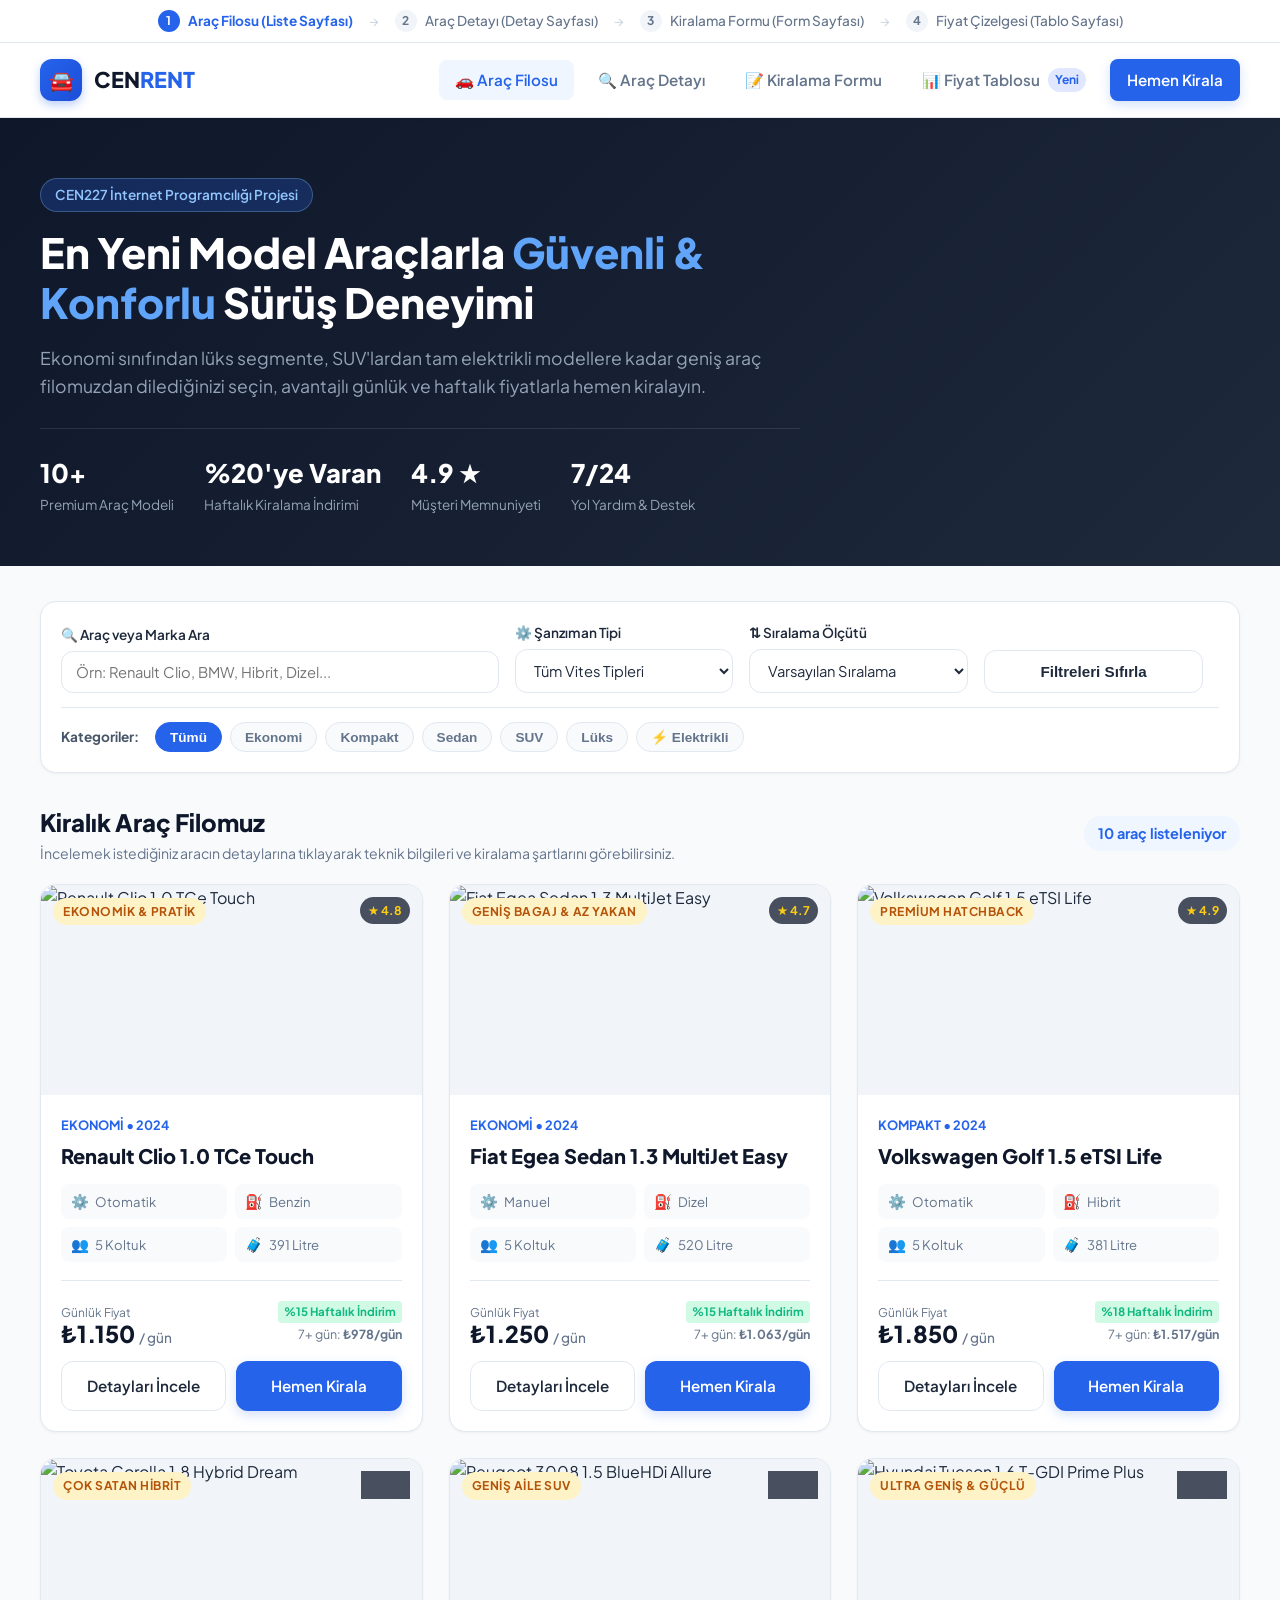
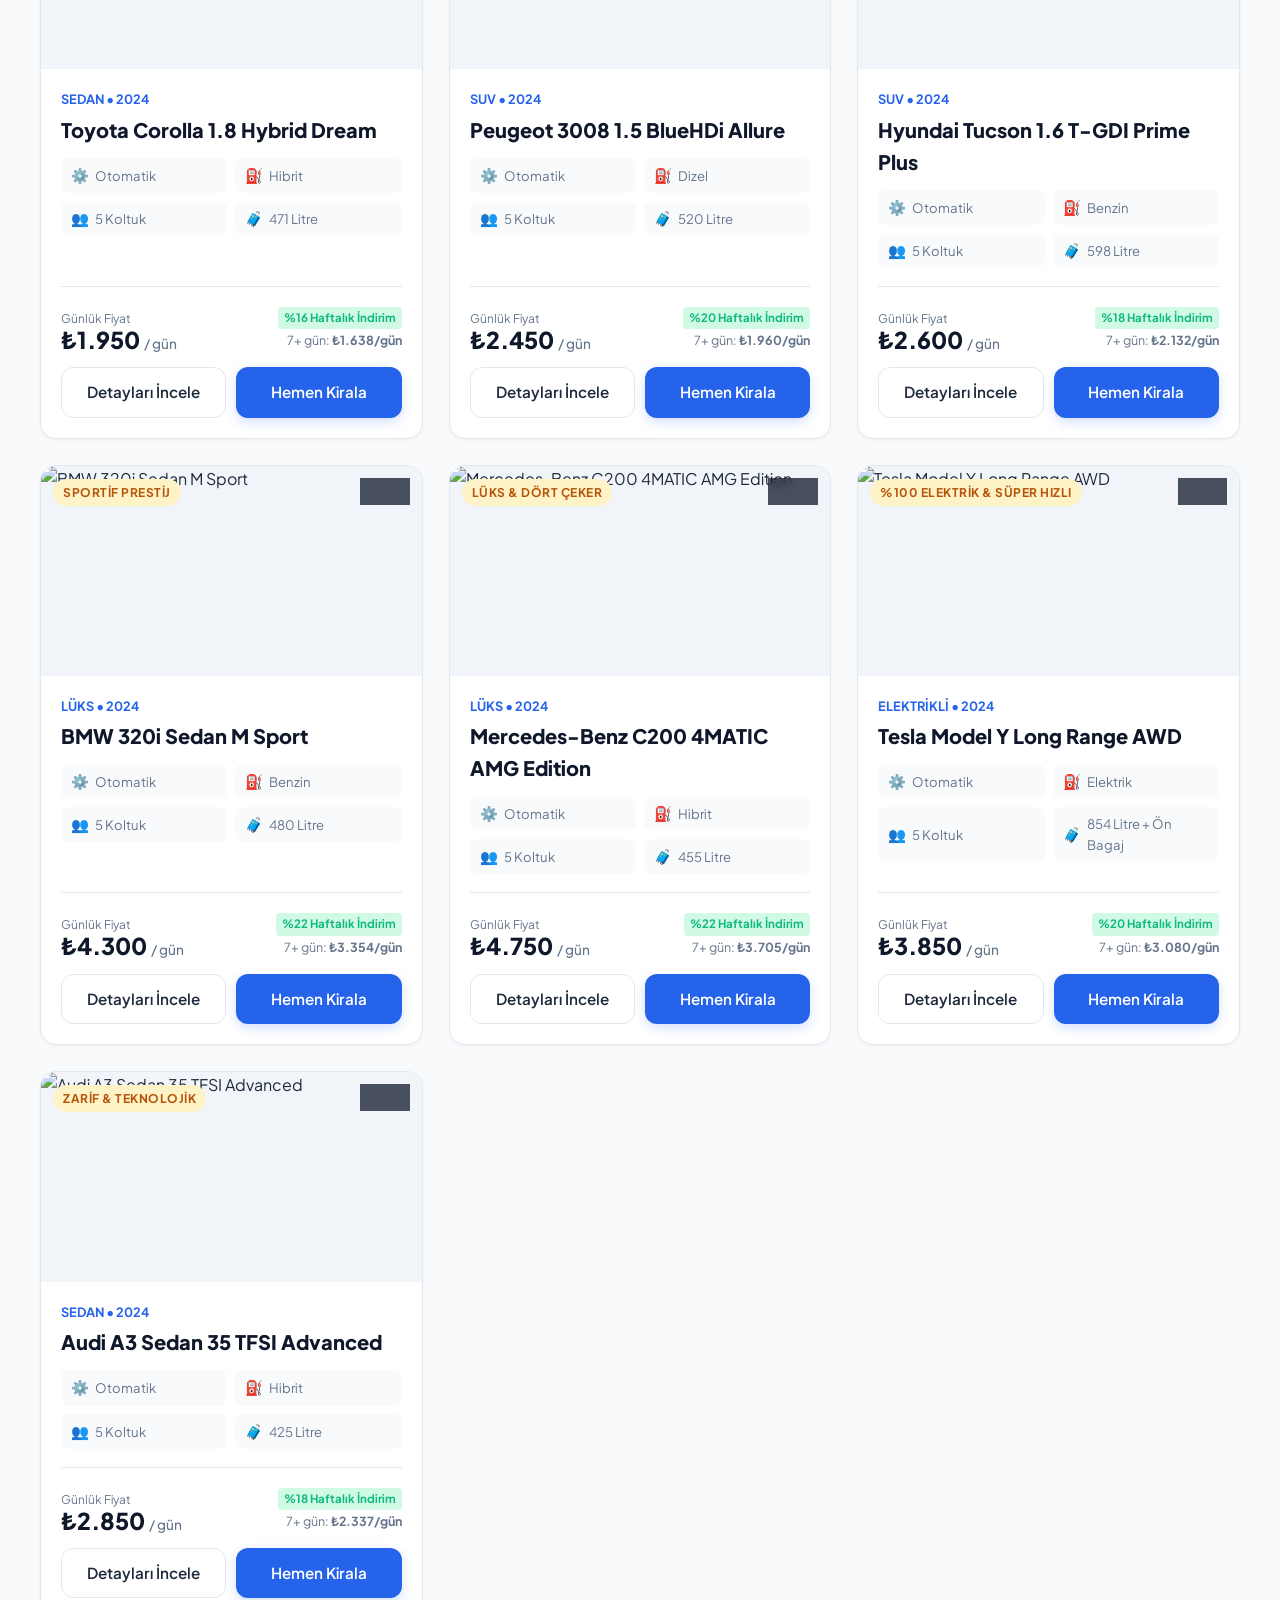
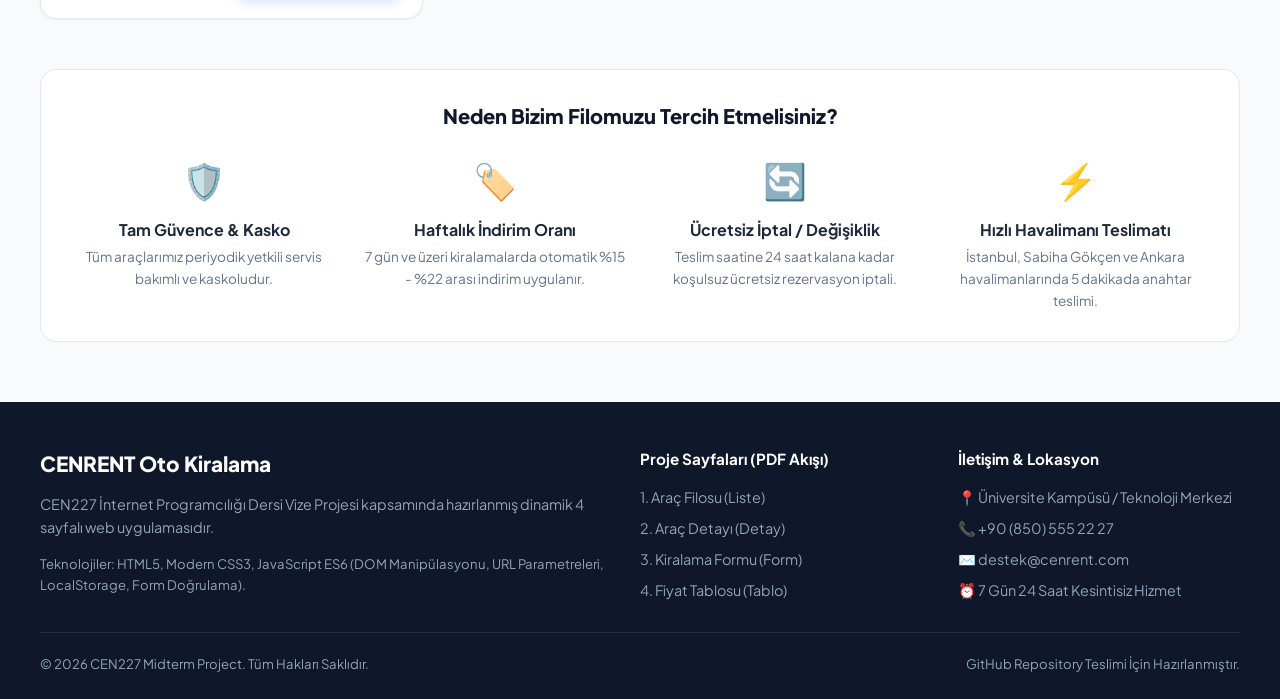
==== index.html @ 3c359e71 "first commit" ====
<!DOCTYPE html>
<html lang="tr">
<head>
  <meta charset="UTF-8">
  <meta name="viewport" content="width=device-width, initial-scale=1.0">
  <title>Araç Filosu | CEN227 Rent a Car</title>
  <link rel="stylesheet" href="css/style.css">
  <link rel="icon" href="data:image/svg+xml,<svg xmlns=%22http://www.w3.org/2000/svg%22 viewBox=%220 0 100 100%22><text y=%22.9em%22 font-size=%2290%22>🚗</text></svg>">
</head>
<body>

  <!-- Proje Akış Çubuğu (PDF Gereksinimi: 1. Liste -> 2. Detay -> 3. Form -> 4. Tablo) -->
  <div class="flow-bar">
    <div class="container">
      <div class="flow-steps">
        <div class="flow-step active" data-page="index.html">
          <div class="flow-step-num">1</div>
          <span>Araç Filosu (Liste Sayfası)</span>
        </div>
        <div class="flow-divider">→</div>
        <div class="flow-step" data-page="detail.html">
          <div class="flow-step-num">2</div>
          <span>Araç Detayı (Detay Sayfası)</span>
        </div>
        <div class="flow-divider">→</div>
        <div class="flow-step" data-page="booking.html">
          <div class="flow-step-num">3</div>
          <span>Kiralama Formu (Form Sayfası)</span>
        </div>
        <div class="flow-divider">→</div>
        <div class="flow-step" data-page="pricing.html">
          <div class="flow-step-num">4</div>
          <span>Fiyat Çizelgesi (Tablo Sayfası)</span>
        </div>
      </div>
    </div>
  </div>

  <!-- Ana Navigasyon Çubuğu -->
  <header class="navbar">
    <div class="container nav-container">
      <a href="index.html" class="brand-logo">
        <div class="brand-icon">🚘</div>
        <div class="brand-text">CEN<span>RENT</span></div>
      </a>

      <button class="mobile-toggle" aria-label="Menüyü Aç/Kapat">☰</button>

      <ul class="nav-links">
        <li><a href="index.html" class="active">🚗 Araç Filosu</a></li>
        <li><a href="detail.html?id=1">🔍 Araç Detayı</a></li>
        <li><a href="booking.html">📝 Kiralama Formu</a></li>
        <li><a href="pricing.html">📊 Fiyat Tablosu <span class="nav-badge">Yeni</span></a></li>
        <li><a href="booking.html" class="btn btn-sm btn-primary nav-cta">Hemen Kirala</a></li>
      </ul>
    </div>
  </header>

  <!-- Hero Bölümü -->
  <section class="hero-section">
    <div class="container">
      <div class="hero-content">
        <span class="hero-subtitle">CEN227 İnternet Programcılığı Projesi</span>
        <h1 class="hero-title">En Yeni Model Araçlarla <span>Güvenli & Konforlu</span> Sürüş Deneyimi</h1>
        <p class="hero-desc">Ekonomi sınıfından lüks segmente, SUV'lardan tam elektrikli modellere kadar geniş araç filomuzdan dilediğinizi seçin, avantajlı günlük ve haftalık fiyatlarla hemen kiralayın.</p>
        
        <div class="hero-stats">
          <div class="hero-stat-item">
            <h3>10+</h3>
            <p>Premium Araç Modeli</p>
          </div>
          <div class="hero-stat-item">
            <h3>%20'ye Varan</h3>
            <p>Haftalık Kiralama İndirimi</p>
          </div>
          <div class="hero-stat-item">
            <h3>4.9 ★</h3>
            <p>Müşteri Memnuniyeti</p>
          </div>
          <div class="hero-stat-item">
            <h3>7/24</h3>
            <p>Yol Yardım & Destek</p>
          </div>
        </div>
      </div>
    </div>
  </section>

  <!-- Filtreler ve Araç Listesi Ana İçeriği -->
  <main class="container" style="margin-top: 35px;">
    
    <!-- Arama ve Filtreleme Kartı -->
    <div class="filter-card">
      <div class="filter-grid">
        <div class="form-group">
          <label class="form-label" for="fleet-search">🔍 Araç veya Marka Ara</label>
          <input type="text" id="fleet-search" class="form-control" placeholder="Örn: Renault Clio, BMW, Hibrit, Dizel...">
        </div>

        <div class="form-group">
          <label class="form-label" for="transmission-filter">⚙️ Şanzıman Tipi</label>
          <select id="transmission-filter" class="form-select">
            <option value="all">Tüm Vites Tipleri</option>
            <option value="Otomatik">Yalnızca Otomatik</option>
            <option value="Manuel">Yalnızca Manuel</option>
          </select>
        </div>

        <div class="form-group">
          <label class="form-label" for="sort-select">⇅ Sıralama Ölçütü</label>
          <select id="sort-select" class="form-select">
            <option value="default">Varsayılan Sıralama</option>
            <option value="price-asc">Fiyat: Düşükten Yükseğe</option>
            <option value="price-desc">Fiyat: Yüksekten Düşüğe</option>
            <option value="rating-desc">En Yüksek Puanlılar</option>
            <option value="brand-asc">Marka Adına Göre (A-Z)</option>
          </select>
        </div>

        <div>
          <button id="clear-filters-btn" class="btn btn-outline" style="width: 100%;">
            Filtreleri Sıfırla
          </button>
        </div>
      </div>

      <!-- Kategori Hap Butonları -->
      <div class="category-pills">
        <span style="font-size: 0.85rem; font-weight: 700; color: #475569; align-self: center; margin-right: 8px;">Kategoriler:</span>
        <button class="pill-btn active" data-category="all">Tümü</button>
        <button class="pill-btn" data-category="Ekonomi">Ekonomi</button>
        <button class="pill-btn" data-category="Kompakt">Kompakt</button>
        <button class="pill-btn" data-category="Sedan">Sedan</button>
        <button class="pill-btn" data-category="SUV">SUV</button>
        <button class="pill-btn" data-category="Lüks">Lüks</button>
        <button class="pill-btn" data-category="Elektrikli">⚡ Elektrikli</button>
      </div>
    </div>

    <!-- Sonuç Başlığı ve Sayaç -->
    <div style="display: flex; justify-content: space-between; align-items: center; margin-bottom: 20px;">
      <div>
        <h2 style="font-size: 1.5rem; font-weight: 800; color: #0f172a;">Kiralık Araç Filomuz</h2>
        <p style="font-size: 0.88rem; color: #64748b;">İncelemek istediğiniz aracın detaylarına tıklayarak teknik bilgileri ve kiralama şartlarını görebilirsiniz.</p>
      </div>
      <div id="fleet-result-count" style="font-size: 0.9rem; font-weight: 700; color: #2563eb; background: #eff6ff; padding: 6px 14px; border-radius: 20px;">
        Yükleniyor...
      </div>
    </div>

    <!-- Dinamik Araç Kartları Grid (fleet.js tarafından doldurulur) -->
    <div id="fleet-grid-container" class="car-grid">
      <!-- JavaScript dinamik kart render alanı -->
    </div>

    <!-- Avantajlar Bilgi Kutusu -->
    <div style="background: #ffffff; border: 1px solid #e2e8f0; border-radius: 16px; padding: 30px; margin-bottom: 60px;">
      <h3 style="font-size: 1.25rem; font-weight: 800; color: #0f172a; margin-bottom: 20px; text-align: center;">Neden Bizim Filomuzu Tercih Etmelisiniz?</h3>
      <div style="display: grid; grid-template-columns: repeat(auto-fit, minmax(220px, 1fr)); gap: 24px; text-align: center;">
        <div>
          <div style="font-size: 2.2rem; margin-bottom: 8px;">🛡️</div>
          <h4 style="font-weight: 700; font-size: 1rem; margin-bottom: 4px;">Tam Güvence & Kasko</h4>
          <p style="font-size: 0.85rem; color: #64748b;">Tüm araçlarımız periyodik yetkili servis bakımlı ve kaskoludur.</p>
        </div>
        <div>
          <div style="font-size: 2.2rem; margin-bottom: 8px;">🏷️</div>
          <h4 style="font-weight: 700; font-size: 1rem; margin-bottom: 4px;">Haftalık İndirim Oranı</h4>
          <p style="font-size: 0.85rem; color: #64748b;">7 gün ve üzeri kiralamalarda otomatik %15 - %22 arası indirim uygulanır.</p>
        </div>
        <div>
          <div style="font-size: 2.2rem; margin-bottom: 8px;">🔄</div>
          <h4 style="font-weight: 700; font-size: 1rem; margin-bottom: 4px;">Ücretsiz İptal / Değişiklik</h4>
          <p style="font-size: 0.85rem; color: #64748b;">Teslim saatine 24 saat kalana kadar koşulsuz ücretsiz rezervasyon iptali.</p>
        </div>
        <div>
          <div style="font-size: 2.2rem; margin-bottom: 8px;">⚡</div>
          <h4 style="font-weight: 700; font-size: 1rem; margin-bottom: 4px;">Hızlı Havalimanı Teslimatı</h4>
          <p style="font-size: 0.85rem; color: #64748b;">İstanbul, Sabiha Gökçen ve Ankara havalimanlarında 5 dakikada anahtar teslimi.</p>
        </div>
      </div>
    </div>

  </main>

  <!-- Alt Bilgi (Footer) -->
  <footer class="footer">
    <div class="container">
      <div class="footer-grid">
        <div class="footer-brand">
          <h4>CENRENT Oto Kiralama</h4>
          <p>CEN227 İnternet Programcılığı Dersi Vize Projesi kapsamında hazırlanmış dinamik 4 sayfalı web uygulamasıdır.</p>
          <div style="margin-top: 14px; font-size: 0.82rem; color: #94a3b8;">
            Teknolojiler: HTML5, Modern CSS3, JavaScript ES6 (DOM Manipülasyonu, URL Parametreleri, LocalStorage, Form Doğrulama).
          </div>
        </div>
        <div class="footer-links">
          <h5>Proje Sayfaları (PDF Akışı)</h5>
          <ul>
            <li><a href="index.html">1. Araç Filosu (Liste)</a></li>
            <li><a href="detail.html?id=1">2. Araç Detayı (Detay)</a></li>
            <li><a href="booking.html">3. Kiralama Formu (Form)</a></li>
            <li><a href="pricing.html">4. Fiyat Tablosu (Tablo)</a></li>
          </ul>
        </div>
        <div class="footer-links">
          <h5>İletişim & Lokasyon</h5>
          <ul>
            <li>📍 Üniversite Kampüsü / Teknoloji Merkezi</li>
            <li>📞 +90 (850) 555 22 27</li>
            <li>✉️ destek@cenrent.com</li>
            <li>⏰ 7 Gün 24 Saat Kesintisiz Hizmet</li>
          </ul>
        </div>
      </div>
      <div class="footer-bottom">
        <div>&copy; 2026 CEN227 Midterm Project. Tüm Hakları Saklıdır.</div>
        <div>GitHub Repository Teslimi İçin Hazırlanmıştır.</div>
      </div>
    </div>
  </footer>

  <!-- Scriptler -->
  <script src="js/cars-data.js"></script>
  <script src="js/main.js"></script>
  <script src="js/fleet.js"></script>
</body>
</html>
---- css/style.css ----
/* 
  CEN227 Internet Programming Midterm Project
  Modern CSS Stylesheet (style.css)
*/

@import url('https://fonts.googleapis.com/css2?family=Plus+Jakarta+Sans:wght@300;400;500;600;700;800&display=swap');

:root {
  --primary: #2563eb;
  --primary-hover: #1d4ed8;
  --primary-light: #eff6ff;
  --primary-border: #bfdbfe;
  --accent: #f59e0b;
  --accent-light: #fef3c7;
  --success: #10b981;
  --success-light: #d1fae5;
  --danger: #ef4444;
  --danger-light: #fee2e2;
  --dark: #0f172a;
  --dark-surface: #1e293b;
  --text-main: #1e293b;
  --text-muted: #64748b;
  --bg-light: #f8fafc;
  --bg-white: #ffffff;
  --border-color: #e2e8f0;
  --border-focus: #3b82f6;
  --radius-sm: 8px;
  --radius-md: 12px;
  --radius-lg: 16px;
  --radius-xl: 24px;
  --shadow-sm: 0 1px 3px rgba(0,0,0,0.05);
  --shadow-md: 0 4px 6px -1px rgba(0,0,0,0.08), 0 2px 4px -2px rgba(0,0,0,0.05);
  --shadow-lg: 0 10px 25px -5px rgba(0,0,0,0.08), 0 8px 10px -6px rgba(0,0,0,0.04);
  --shadow-xl: 0 20px 30px -10px rgba(37,99,235,0.15);
  --transition: all 0.25s ease-in-out;
}

* {
  margin: 0;
  padding: 0;
  box-sizing: border-box;
}

body {
  font-family: 'Plus Jakarta Sans', -apple-system, BlinkMacSystemFont, "Segoe UI", Roboto, sans-serif;
  color: var(--text-main);
  background-color: var(--bg-light);
  line-height: 1.6;
  min-height: 100vh;
  display: flex;
  flex-direction: column;
}

a {
  color: inherit;
  text-decoration: none;
  transition: var(--transition);
}

img {
  max-width: 100%;
  height: auto;
  display: block;
}

.container {
  width: 100%;
  max-width: 1240px;
  margin: 0 auto;
  padding: 0 20px;
}

/* ==========================================================================
   Navigation Bar
   ========================================================================== */
.navbar {
  background-color: #ffffff;
  border-bottom: 1px solid var(--border-color);
  position: sticky;
  top: 0;
  z-index: 1000;
  box-shadow: var(--shadow-sm);
}

.nav-container {
  display: flex;
  align-items: center;
  justify-content: space-between;
  height: 74px;
}

.brand-logo {
  display: flex;
  align-items: center;
  gap: 12px;
  font-weight: 800;
  font-size: 1.35rem;
  color: var(--dark);
}

.brand-icon {
  width: 42px;
  height: 42px;
  background: linear-gradient(135deg, var(--primary), #1d4ed8);
  color: #fff;
  border-radius: var(--radius-md);
  display: flex;
  align-items: center;
  justify-content: center;
  font-size: 1.25rem;
  box-shadow: 0 4px 10px rgba(37,99,235,0.3);
}

.brand-text span {
  color: var(--primary);
}

.nav-links {
  display: flex;
  align-items: center;
  list-style: none;
  gap: 8px;
}

.nav-links a {
  padding: 8px 16px;
  font-weight: 600;
  font-size: 0.95rem;
  color: var(--text-muted);
  border-radius: var(--radius-sm);
  display: flex;
  align-items: center;
  gap: 8px;
}

.nav-links a:hover {
  color: var(--primary);
  background-color: var(--primary-light);
}

.nav-links a.active {
  color: var(--primary);
  background-color: var(--primary-light);
}

.nav-badge {
  font-size: 0.75rem;
  background-color: #e0e7ff;
  color: var(--primary);
  padding: 2px 7px;
  border-radius: 20px;
  font-weight: 700;
}

.nav-cta {
  background-color: var(--primary);
  color: #fff !important;
  box-shadow: 0 4px 12px rgba(37, 99, 235, 0.25);
}

.nav-cta:hover {
  background-color: var(--primary-hover) !important;
  transform: translateY(-1px);
}

.mobile-toggle {
  display: none;
  background: none;
  border: none;
  font-size: 1.5rem;
  cursor: pointer;
  color: var(--dark);
}

/* Flow Step Indicator (PDF Flow: Liste -> Detay -> Form -> Tablo) */
.flow-bar {
  background: #ffffff;
  border-bottom: 1px solid var(--border-color);
  padding: 10px 0;
  font-size: 0.85rem;
}

.flow-steps {
  display: flex;
  align-items: center;
  justify-content: center;
  gap: 16px;
  flex-wrap: wrap;
}

.flow-step {
  display: flex;
  align-items: center;
  gap: 8px;
  color: var(--text-muted);
  font-weight: 500;
}

.flow-step.active {
  color: var(--primary);
  font-weight: 700;
}

.flow-step-num {
  width: 22px;
  height: 22px;
  border-radius: 50%;
  background: #f1f5f9;
  display: flex;
  align-items: center;
  justify-content: center;
  font-size: 0.75rem;
  font-weight: 700;
}

.flow-step.active .flow-step-num {
  background: var(--primary);
  color: #fff;
}

.flow-divider {
  color: #cbd5e1;
}

/* ==========================================================================
   Buttons & Badges
   ========================================================================== */
.btn {
  display: inline-flex;
  align-items: center;
  justify-content: center;
  gap: 8px;
  padding: 12px 22px;
  font-size: 0.95rem;
  font-weight: 600;
  border-radius: var(--radius-md);
  border: 1px solid transparent;
  cursor: pointer;
  transition: var(--transition);
  text-align: center;
}

.btn-primary {
  background-color: var(--primary);
  color: #fff;
  box-shadow: 0 4px 12px rgba(37, 99, 235, 0.2);
}

.btn-primary:hover {
  background-color: var(--primary-hover);
  box-shadow: 0 6px 16px rgba(37, 99, 235, 0.3);
  transform: translateY(-2px);
}

.btn-outline {
  background-color: transparent;
  border-color: var(--border-color);
  color: var(--text-main);
}

.btn-outline:hover {
  border-color: var(--primary);
  color: var(--primary);
  background-color: var(--primary-light);
}

.btn-outline-primary {
  background-color: transparent;
  border-color: var(--primary);
  color: var(--primary);
}

.btn-outline-primary:hover {
  background-color: var(--primary);
  color: #ffffff;
}

.btn-sm {
  padding: 7px 14px;
  font-size: 0.85rem;
  border-radius: var(--radius-sm);
}

.btn-block {
  width: 100%;
}

.badge {
  display: inline-flex;
  align-items: center;
  gap: 5px;
  padding: 4px 10px;
  font-size: 0.75rem;
  font-weight: 700;
  border-radius: 30px;
  text-transform: uppercase;
  letter-spacing: 0.5px;
}

.badge-primary {
  background-color: var(--primary-light);
  color: var(--primary);
}

.badge-accent {
  background-color: var(--accent-light);
  color: #b45309;
}

.badge-success {
  background-color: var(--success-light);
  color: #047857;
}

.badge-dark {
  background-color: var(--dark);
  color: #fff;
}

/* ==========================================================================
   Page Headers & Hero Sections
   ========================================================================== */
.hero-section {
  background: linear-gradient(135deg, #0f172a 0%, #1e293b 100%);
  color: #ffffff;
  padding: 60px 0 50px;
  position: relative;
  overflow: hidden;
}

.hero-content {
  max-width: 760px;
}

.hero-subtitle {
  display: inline-block;
  background: rgba(37, 99, 235, 0.25);
  color: #93c5fd;
  border: 1px solid rgba(147, 197, 253, 0.3);
  padding: 5px 14px;
  border-radius: 30px;
  font-size: 0.85rem;
  font-weight: 600;
  margin-bottom: 16px;
}

.hero-title {
  font-size: 2.6rem;
  font-weight: 800;
  line-height: 1.2;
  margin-bottom: 16px;
}

.hero-title span {
  color: #60a5fa;
}

.hero-desc {
  font-size: 1.1rem;
  color: #94a3b8;
  margin-bottom: 24px;
}

.hero-stats {
  display: flex;
  gap: 30px;
  margin-top: 28px;
  border-top: 1px solid rgba(255,255,255,0.1);
  padding-top: 24px;
}

.hero-stat-item h3 {
  font-size: 1.6rem;
  font-weight: 800;
  color: #ffffff;
}

.hero-stat-item p {
  font-size: 0.85rem;
  color: #94a3b8;
}

/* Standard Page Title Header */
.page-header {
  background-color: #ffffff;
  border-bottom: 1px solid var(--border-color);
  padding: 36px 0;
  margin-bottom: 36px;
}

.page-header-content {
  display: flex;
  justify-content: space-between;
  align-items: center;
  flex-wrap: wrap;
  gap: 16px;
}

.page-title {
  font-size: 1.85rem;
  font-weight: 800;
  color: var(--dark);
}

.page-subtitle {
  color: var(--text-muted);
  font-size: 0.95rem;
  margin-top: 4px;
}

/* Breadcrumbs */
.breadcrumb {
  display: flex;
  align-items: center;
  gap: 8px;
  font-size: 0.85rem;
  color: var(--text-muted);
  margin-bottom: 10px;
}

.breadcrumb a:hover {
  color: var(--primary);
}

.breadcrumb-separator {
  color: #cbd5e1;
}

/* ==========================================================================
   Filters and Search Bar
   ========================================================================== */
.filter-card {
  background: #ffffff;
  border: 1px solid var(--border-color);
  border-radius: var(--radius-lg);
  padding: 20px;
  margin-bottom: 30px;
  box-shadow: var(--shadow-sm);
}

.filter-grid {
  display: grid;
  grid-template-columns: 2fr 1fr 1fr 1fr auto;
  gap: 16px;
  align-items: end;
}

.form-group {
  display: flex;
  flex-direction: column;
  gap: 6px;
}

.form-label {
  font-size: 0.85rem;
  font-weight: 600;
  color: var(--text-main);
  display: flex;
  align-items: center;
  gap: 6px;
}

.form-control, .form-select {
  width: 100%;
  padding: 11px 14px;
  font-size: 0.92rem;
  font-family: inherit;
  border: 1px solid var(--border-color);
  border-radius: var(--radius-md);
  background-color: #ffffff;
  color: var(--text-main);
  transition: var(--transition);
  outline: none;
}

.form-control:focus, .form-select:focus {
  border-color: var(--border-focus);
  box-shadow: 0 0 0 3px rgba(59, 130, 246, 0.15);
}

.form-hint {
  font-size: 0.78rem;
  color: var(--text-muted);
}

.form-error {
  font-size: 0.8rem;
  color: var(--danger);
  font-weight: 500;
  margin-top: 2px;
  display: none;
}

.form-control.is-invalid, .form-select.is-invalid {
  border-color: var(--danger);
  background-color: #fffafb;
}

.form-control.is-valid, .form-select.is-valid {
  border-color: var(--success);
}

/* Category Filter Pills */
.category-pills {
  display: flex;
  gap: 8px;
  flex-wrap: wrap;
  margin-top: 14px;
  padding-top: 14px;
  border-top: 1px solid var(--border-color);
}

.pill-btn {
  background: var(--bg-light);
  border: 1px solid var(--border-color);
  padding: 6px 14px;
  border-radius: 20px;
  font-size: 0.85rem;
  font-weight: 600;
  color: var(--text-muted);
  cursor: pointer;
  transition: var(--transition);
}

.pill-btn:hover, .pill-btn.active {
  background: var(--primary);
  color: #fff;
  border-color: var(--primary);
}

/* ==========================================================================
   Fleet / Car Cards Grid (Page 1 - Liste)
   ========================================================================== */
.car-grid {
  display: grid;
  grid-template-columns: repeat(auto-fill, minmax(340px, 1fr));
  gap: 26px;
  margin-bottom: 50px;
}

.car-card {
  background: #ffffff;
  border: 1px solid var(--border-color);
  border-radius: var(--radius-lg);
  overflow: hidden;
  box-shadow: var(--shadow-sm);
  transition: var(--transition);
  display: flex;
  flex-direction: column;
  position: relative;
}

.car-card:hover {
  transform: translateY(-6px);
  box-shadow: var(--shadow-xl);
  border-color: var(--primary-border);
}

.car-image-box {
  position: relative;
  height: 210px;
  background-color: #f1f5f9;
  overflow: hidden;
}

.car-image-box img {
  width: 100%;
  height: 100%;
  object-fit: cover;
  transition: transform 0.4s ease;
}

.car-card:hover .car-image-box img {
  transform: scale(1.05);
}

.car-badge-top {
  position: absolute;
  top: 12px;
  left: 12px;
  z-index: 2;
}

.car-rating-top {
  position: absolute;
  top: 12px;
  right: 12px;
  z-index: 2;
  background: rgba(15, 23, 42, 0.75);
  backdrop-filter: blur(4px);
  color: #facc15;
  padding: 4px 8px;
  border-radius: 20px;
  font-size: 0.75rem;
  font-weight: 700;
  display: flex;
  align-items: center;
  gap: 4px;
}

.car-body {
  padding: 20px;
  display: flex;
  flex-direction: column;
  flex-grow: 1;
}

.car-category-sub {
  font-size: 0.8rem;
  font-weight: 700;
  text-transform: uppercase;
  color: var(--primary);
  margin-bottom: 4px;
}

.car-title {
  font-size: 1.25rem;
  font-weight: 800;
  color: var(--dark);
  margin-bottom: 12px;
}

.car-specs-chips {
  display: grid;
  grid-template-columns: repeat(2, 1fr);
  gap: 8px;
  margin-bottom: 18px;
}

.spec-chip {
  display: flex;
  align-items: center;
  gap: 6px;
  font-size: 0.82rem;
  color: var(--text-muted);
  background: var(--bg-light);
  padding: 6px 10px;
  border-radius: var(--radius-sm);
}

.spec-chip i, .spec-chip span.icon {
  font-size: 0.9rem;
  color: var(--primary);
}

.car-price-box {
  margin-top: auto;
  padding-top: 16px;
  border-top: 1px solid var(--border-color);
  display: flex;
  align-items: flex-end;
  justify-content: space-between;
  margin-bottom: 16px;
}

.price-meta {
  font-size: 0.75rem;
  color: var(--text-muted);
}

.price-main {
  font-size: 1.45rem;
  font-weight: 800;
  color: var(--dark);
  line-height: 1;
}

.price-main span {
  font-size: 0.85rem;
  font-weight: 500;
  color: var(--text-muted);
}

.weekly-tag {
  font-size: 0.72rem;
  color: var(--success);
  font-weight: 700;
  background: var(--success-light);
  padding: 2px 6px;
  border-radius: 4px;
  margin-top: 3px;
  display: inline-block;
}

.car-actions {
  display: grid;
  grid-template-columns: 1fr 1fr;
  gap: 10px;
}

/* ==========================================================================
   Detail Page (Page 2 - Detay)
   ========================================================================== */
.detail-layout {
  display: grid;
  grid-template-columns: 1.4fr 1fr;
  gap: 32px;
  margin-bottom: 50px;
}

.detail-main {
  display: flex;
  flex-direction: column;
  gap: 24px;
}

.detail-gallery {
  background: #ffffff;
  border: 1px solid var(--border-color);
  border-radius: var(--radius-lg);
  overflow: hidden;
  box-shadow: var(--shadow-sm);
}

.detail-main-img-box {
  width: 100%;
  height: 380px;
  background: #f1f5f9;
  position: relative;
}

.detail-main-img-box img {
  width: 100%;
  height: 100%;
  object-fit: cover;
}

.detail-card {
  background: #ffffff;
  border: 1px solid var(--border-color);
  border-radius: var(--radius-lg);
  padding: 24px;
  box-shadow: var(--shadow-sm);
}

.detail-card-title {
  font-size: 1.2rem;
  font-weight: 700;
  color: var(--dark);
  margin-bottom: 16px;
  display: flex;
  align-items: center;
  gap: 8px;
}

.specs-grid {
  display: grid;
  grid-template-columns: repeat(auto-fit, minmax(180px, 1fr));
  gap: 16px;
}

.spec-item {
  background: var(--bg-light);
  border-radius: var(--radius-md);
  padding: 14px;
  display: flex;
  flex-direction: column;
  gap: 4px;
}

.spec-item-label {
  font-size: 0.8rem;
  color: var(--text-muted);
  display: flex;
  align-items: center;
  gap: 6px;
}

.spec-item-value {
  font-size: 1rem;
  font-weight: 700;
  color: var(--dark);
}

.features-list {
  display: grid;
  grid-template-columns: repeat(auto-fit, minmax(220px, 1fr));
  gap: 12px;
  list-style: none;
}

.features-list li {
  display: flex;
  align-items: center;
  gap: 10px;
  font-size: 0.9rem;
  color: var(--text-main);
  background: var(--bg-light);
  padding: 10px 14px;
  border-radius: var(--radius-sm);
}

.features-list li span.check {
  color: var(--success);
  font-weight: 800;
  font-size: 1rem;
}

/* Detail Sticky Booking Widget */
.detail-sidebar {
  display: flex;
  flex-direction: column;
  gap: 24px;
}

.booking-widget-card {
  background: #ffffff;
  border: 2px solid var(--primary-border);
  border-radius: var(--radius-lg);
  padding: 24px;
  box-shadow: var(--shadow-lg);
  position: sticky;
  top: 90px;
}

.widget-price-head {
  display: flex;
  justify-content: space-between;
  align-items: baseline;
  border-bottom: 1px solid var(--border-color);
  padding-bottom: 16px;
  margin-bottom: 20px;
}

.widget-days-slider {
  margin-bottom: 20px;
}

.slider-label-row {
  display: flex;
  justify-content: space-between;
  font-size: 0.85rem;
  font-weight: 600;
  margin-bottom: 6px;
}

.range-slider {
  width: 100%;
  accent-color: var(--primary);
  height: 6px;
  border-radius: 4px;
  cursor: pointer;
}

.widget-calc-table {
  background: var(--bg-light);
  border-radius: var(--radius-md);
  padding: 14px;
  margin-bottom: 20px;
}

.widget-calc-row {
  display: flex;
  justify-content: space-between;
  font-size: 0.88rem;
  margin-bottom: 8px;
}

.widget-calc-row.total-row {
  border-top: 1px dashed var(--border-color);
  padding-top: 10px;
  margin-top: 10px;
  font-size: 1.05rem;
  font-weight: 800;
  color: var(--dark);
}

.rental-conditions-card {
  background: #ffffff;
  border: 1px solid var(--border-color);
  border-radius: var(--radius-lg);
  padding: 20px;
}

.condition-item {
  display: flex;
  align-items: center;
  gap: 12px;
  padding: 10px 0;
  border-bottom: 1px solid var(--border-color);
}

.condition-item:last-child {
  border-bottom: none;
}

.condition-icon {
  width: 36px;
  height: 36px;
  border-radius: 50%;
  background: var(--primary-light);
  color: var(--primary);
  display: flex;
  align-items: center;
  justify-content: center;
  font-size: 1rem;
}

/* ==========================================================================
   Form Page (Page 3 - Kiralama Formu)
   ========================================================================== */
.booking-layout {
  display: grid;
  grid-template-columns: 1.6fr 1fr;
  gap: 32px;
  margin-bottom: 60px;
}

.form-box {
  background: #ffffff;
  border: 1px solid var(--border-color);
  border-radius: var(--radius-lg);
  padding: 28px;
  box-shadow: var(--shadow-sm);
  margin-bottom: 24px;
}

.form-box-title {
  font-size: 1.2rem;
  font-weight: 700;
  color: var(--dark);
  margin-bottom: 20px;
  display: flex;
  align-items: center;
  gap: 10px;
  border-bottom: 1px solid var(--border-color);
  padding-bottom: 12px;
}

.form-box-title span.step-badge {
  background: var(--primary);
  color: #fff;
  width: 26px;
  height: 26px;
  border-radius: 50%;
  display: inline-flex;
  align-items: center;
  justify-content: center;
  font-size: 0.8rem;
}

.form-row {
  display: grid;
  grid-template-columns: 1fr 1fr;
  gap: 16px;
  margin-bottom: 16px;
}

.form-row.single {
  grid-template-columns: 1fr;
}

/* Checkbox Extras */
.extras-grid {
  display: grid;
  grid-template-columns: 1fr 1fr;
  gap: 14px;
}

.extra-checkbox-card {
  border: 1px solid var(--border-color);
  border-radius: var(--radius-md);
  padding: 14px;
  display: flex;
  align-items: flex-start;
  gap: 12px;
  cursor: pointer;
  transition: var(--transition);
  background: var(--bg-light);
}

.extra-checkbox-card:hover {
  border-color: var(--primary);
  background: #fff;
}

.extra-checkbox-card input[type="checkbox"] {
  margin-top: 4px;
  width: 18px;
  height: 18px;
  accent-color: var(--primary);
}

.extra-info h4 {
  font-size: 0.9rem;
  font-weight: 700;
  color: var(--dark);
}

.extra-info p {
  font-size: 0.78rem;
  color: var(--text-muted);
}

.extra-info .extra-price {
  font-size: 0.85rem;
  font-weight: 700;
  color: var(--primary);
  margin-top: 4px;
}

/* Form Sidebar Summary */
.summary-sticky {
  position: sticky;
  top: 90px;
  display: flex;
  flex-direction: column;
  gap: 20px;
}

.summary-card {
  background: #ffffff;
  border: 1px solid var(--border-color);
  border-radius: var(--radius-lg);
  overflow: hidden;
  box-shadow: var(--shadow-md);
}

.summary-header {
  background: var(--dark);
  color: #fff;
  padding: 18px 20px;
}

.summary-header h3 {
  font-size: 1.15rem;
  font-weight: 700;
}

.summary-body {
  padding: 20px;
}

.summary-car-preview {
  display: flex;
  gap: 14px;
  padding-bottom: 16px;
  border-bottom: 1px solid var(--border-color);
  margin-bottom: 16px;
}

.summary-car-img {
  width: 90px;
  height: 60px;
  border-radius: var(--radius-sm);
  object-fit: cover;
  background: #f1f5f9;
}

.summary-car-info h4 {
  font-size: 1rem;
  font-weight: 800;
  color: var(--dark);
}

.summary-car-info p {
  font-size: 0.8rem;
  color: var(--text-muted);
}

.summary-breakdown {
  display: flex;
  flex-direction: column;
  gap: 10px;
  font-size: 0.88rem;
}

.summary-item {
  display: flex;
  justify-content: space-between;
  color: var(--text-muted);
}

.summary-item.strong {
  color: var(--text-main);
  font-weight: 600;
}

.summary-item.discount {
  color: var(--success);
  font-weight: 600;
}

.summary-total {
  border-top: 2px dashed var(--border-color);
  padding-top: 14px;
  margin-top: 14px;
  display: flex;
  justify-content: space-between;
  align-items: baseline;
}

.summary-total .total-label {
  font-size: 1rem;
  font-weight: 700;
  color: var(--dark);
}

.summary-total .total-amount {
  font-size: 1.6rem;
  font-weight: 800;
  color: var(--primary);
}

/* ==========================================================================
   Table Page (Page 4 - Fiyat Tablosu)
   ========================================================================== */
.stats-overview {
  display: grid;
  grid-template-columns: repeat(auto-fit, minmax(220px, 1fr));
  gap: 20px;
  margin-bottom: 30px;
}

.stat-metric-card {
  background: #ffffff;
  border: 1px solid var(--border-color);
  border-radius: var(--radius-lg);
  padding: 20px;
  display: flex;
  align-items: center;
  gap: 16px;
  box-shadow: var(--shadow-sm);
}

.metric-icon-circle {
  width: 48px;
  height: 48px;
  border-radius: var(--radius-md);
  background: var(--primary-light);
  color: var(--primary);
  display: flex;
  align-items: center;
  justify-content: center;
  font-size: 1.4rem;
}

.metric-info h4 {
  font-size: 0.8rem;
  color: var(--text-muted);
  text-transform: uppercase;
  font-weight: 600;
}

.metric-info .metric-num {
  font-size: 1.5rem;
  font-weight: 800;
  color: var(--dark);
}

.table-container-card {
  background: #ffffff;
  border: 1px solid var(--border-color);
  border-radius: var(--radius-lg);
  box-shadow: var(--shadow-sm);
  overflow: hidden;
  margin-bottom: 40px;
}

.table-toolbar {
  padding: 18px 24px;
  border-bottom: 1px solid var(--border-color);
  display: flex;
  justify-content: space-between;
  align-items: center;
  flex-wrap: wrap;
  gap: 16px;
}

.table-responsive {
  width: 100%;
  overflow-x: auto;
}

.custom-table {
  width: 100%;
  border-collapse: collapse;
  text-align: left;
  font-size: 0.92rem;
}

.custom-table th {
  background-color: #f8fafc;
  color: var(--text-muted);
  font-weight: 700;
  padding: 14px 18px;
  border-bottom: 1px solid var(--border-color);
  white-space: nowrap;
  user-select: none;
  cursor: pointer;
  transition: var(--transition);
}

.custom-table th:hover {
  background-color: #f1f5f9;
  color: var(--dark);
}

.custom-table th span.sort-icon {
  margin-left: 6px;
  font-size: 0.75rem;
  opacity: 0.5;
}

.custom-table td {
  padding: 16px 18px;
  border-bottom: 1px solid var(--border-color);
  vertical-align: middle;
}

.custom-table tr:hover td {
  background-color: #f8fafc;
}

.table-car-cell {
  display: flex;
  align-items: center;
  gap: 12px;
}

.table-car-thumb {
  width: 60px;
  height: 42px;
  border-radius: var(--radius-sm);
  object-fit: cover;
  background: #f1f5f9;
}

.table-car-names h5 {
  font-size: 0.95rem;
  font-weight: 700;
  color: var(--dark);
}

.table-car-names span {
  font-size: 0.75rem;
  color: var(--text-muted);
}

.price-cell-daily {
  font-weight: 800;
  color: var(--dark);
  font-size: 1rem;
}

.price-cell-weekly {
  font-weight: 700;
  color: var(--primary);
  font-size: 0.95rem;
}

.discount-badge-mini {
  background: var(--success-light);
  color: #065f46;
  font-size: 0.7rem;
  font-weight: 700;
  padding: 2px 6px;
  border-radius: 4px;
  margin-left: 4px;
}

/* Comparison Bar Chart (Visual Presentation) */
.chart-card {
  background: #ffffff;
  border: 1px solid var(--border-color);
  border-radius: var(--radius-lg);
  padding: 24px;
  margin-bottom: 40px;
  box-shadow: var(--shadow-sm);
}

.chart-card-title {
  font-size: 1.15rem;
  font-weight: 700;
  color: var(--dark);
  margin-bottom: 20px;
}

.chart-bars-wrap {
  display: flex;
  flex-direction: column;
  gap: 14px;
}

.chart-bar-item {
  display: grid;
  grid-template-columns: 140px 1fr 100px;
  align-items: center;
  gap: 16px;
}

.chart-label {
  font-size: 0.85rem;
  font-weight: 600;
  color: var(--text-main);
  white-space: nowrap;
}

.chart-track {
  height: 24px;
  background: #f1f5f9;
  border-radius: 12px;
  overflow: hidden;
  position: relative;
}

.chart-fill {
  height: 100%;
  background: linear-gradient(90deg, var(--primary), #60a5fa);
  border-radius: 12px;
  transition: width 0.8s ease;
  position: relative;
}

.chart-val {
  font-size: 0.85rem;
  font-weight: 700;
  color: var(--dark);
  text-align: right;
}

/* ==========================================================================
   Modal / Confirmation Popup
   ========================================================================== */
.modal-overlay {
  position: fixed;
  top: 0;
  left: 0;
  width: 100%;
  height: 100%;
  background: rgba(15, 23, 42, 0.6);
  backdrop-filter: blur(5px);
  display: none;
  align-items: center;
  justify-content: center;
  z-index: 2000;
  padding: 20px;
}

.modal-overlay.open {
  display: flex;
  animation: fadeIn 0.25s ease-out;
}

.modal-card {
  background: #ffffff;
  border-radius: var(--radius-xl);
  max-width: 580px;
  width: 100%;
  box-shadow: 0 25px 50px -12px rgba(0, 0, 0, 0.25);
  overflow: hidden;
  animation: slideUp 0.3s ease-out;
}

.modal-header-success {
  background: linear-gradient(135deg, #10b981, #059669);
  color: #fff;
  padding: 30px 24px;
  text-align: center;
}

.modal-success-icon {
  width: 64px;
  height: 64px;
  background: rgba(255, 255, 255, 0.2);
  border-radius: 50%;
  display: inline-flex;
  align-items: center;
  justify-content: center;
  font-size: 2rem;
  margin-bottom: 12px;
}

.modal-header-success h3 {
  font-size: 1.5rem;
  font-weight: 800;
}

.modal-body {
  padding: 24px;
  max-height: 65vh;
  overflow-y: auto;
}

.voucher-box {
  background: var(--bg-light);
  border: 1px dashed var(--border-color);
  border-radius: var(--radius-md);
  padding: 16px;
  margin-bottom: 20px;
}

.voucher-row {
  display: flex;
  justify-content: space-between;
  font-size: 0.88rem;
  padding: 6px 0;
}

.voucher-row.highlight {
  font-weight: 700;
  color: var(--primary);
  border-top: 1px solid var(--border-color);
  margin-top: 6px;
  padding-top: 8px;
}

.modal-actions {
  display: flex;
  gap: 12px;
  justify-content: flex-end;
  padding: 16px 24px;
  background: #f8fafc;
  border-top: 1px solid var(--border-color);
}

@keyframes fadeIn {
  from { opacity: 0; }
  to { opacity: 1; }
}

@keyframes slideUp {
  from { transform: translateY(30px); opacity: 0; }
  to { transform: translateY(0); opacity: 1; }
}

/* ==========================================================================
   Footer
   ========================================================================== */
.footer {
  background-color: var(--dark);
  color: #94a3b8;
  margin-top: auto;
  padding: 45px 0 25px;
  font-size: 0.9rem;
}

.footer-grid {
  display: grid;
  grid-template-columns: 2fr 1fr 1fr;
  gap: 36px;
  margin-bottom: 30px;
}

.footer-brand h4 {
  color: #ffffff;
  font-size: 1.3rem;
  font-weight: 800;
  margin-bottom: 12px;
}

.footer-links h5 {
  color: #ffffff;
  font-size: 0.95rem;
  font-weight: 700;
  margin-bottom: 14px;
}

.footer-links ul {
  list-style: none;
  display: flex;
  flex-direction: column;
  gap: 8px;
}

.footer-links a:hover {
  color: #60a5fa;
}

.footer-bottom {
  border-top: 1px solid rgba(255, 255, 255, 0.1);
  padding-top: 20px;
  display: flex;
  justify-content: space-between;
  align-items: center;
  flex-wrap: wrap;
  gap: 12px;
  font-size: 0.82rem;
}

/* Responsive Styles */
@media (max-width: 992px) {
  .detail-layout, .booking-layout {
    grid-template-columns: 1fr;
  }
  .filter-grid {
    grid-template-columns: 1fr 1fr;
  }
  .footer-grid {
    grid-template-columns: 1fr;
    gap: 24px;
  }
}

@media (max-width: 768px) {
  .nav-links {
    display: none;
    flex-direction: column;
    position: absolute;
    top: 74px;
    left: 0;
    width: 100%;
    background: #ffffff;
    border-bottom: 1px solid var(--border-color);
    padding: 16px;
    box-shadow: var(--shadow-md);
  }
  .nav-links.show {
    display: flex;
  }
  .mobile-toggle {
    display: block;
  }
  .hero-title {
    font-size: 2rem;
  }
  .hero-stats {
    flex-direction: column;
    gap: 12px;
  }
  .form-row, .extras-grid {
    grid-template-columns: 1fr;
  }
  .filter-grid {
    grid-template-columns: 1fr;
  }
  .flow-steps {
    display: none; /* Hide top step bar on very small devices for cleanliness */
  }
}
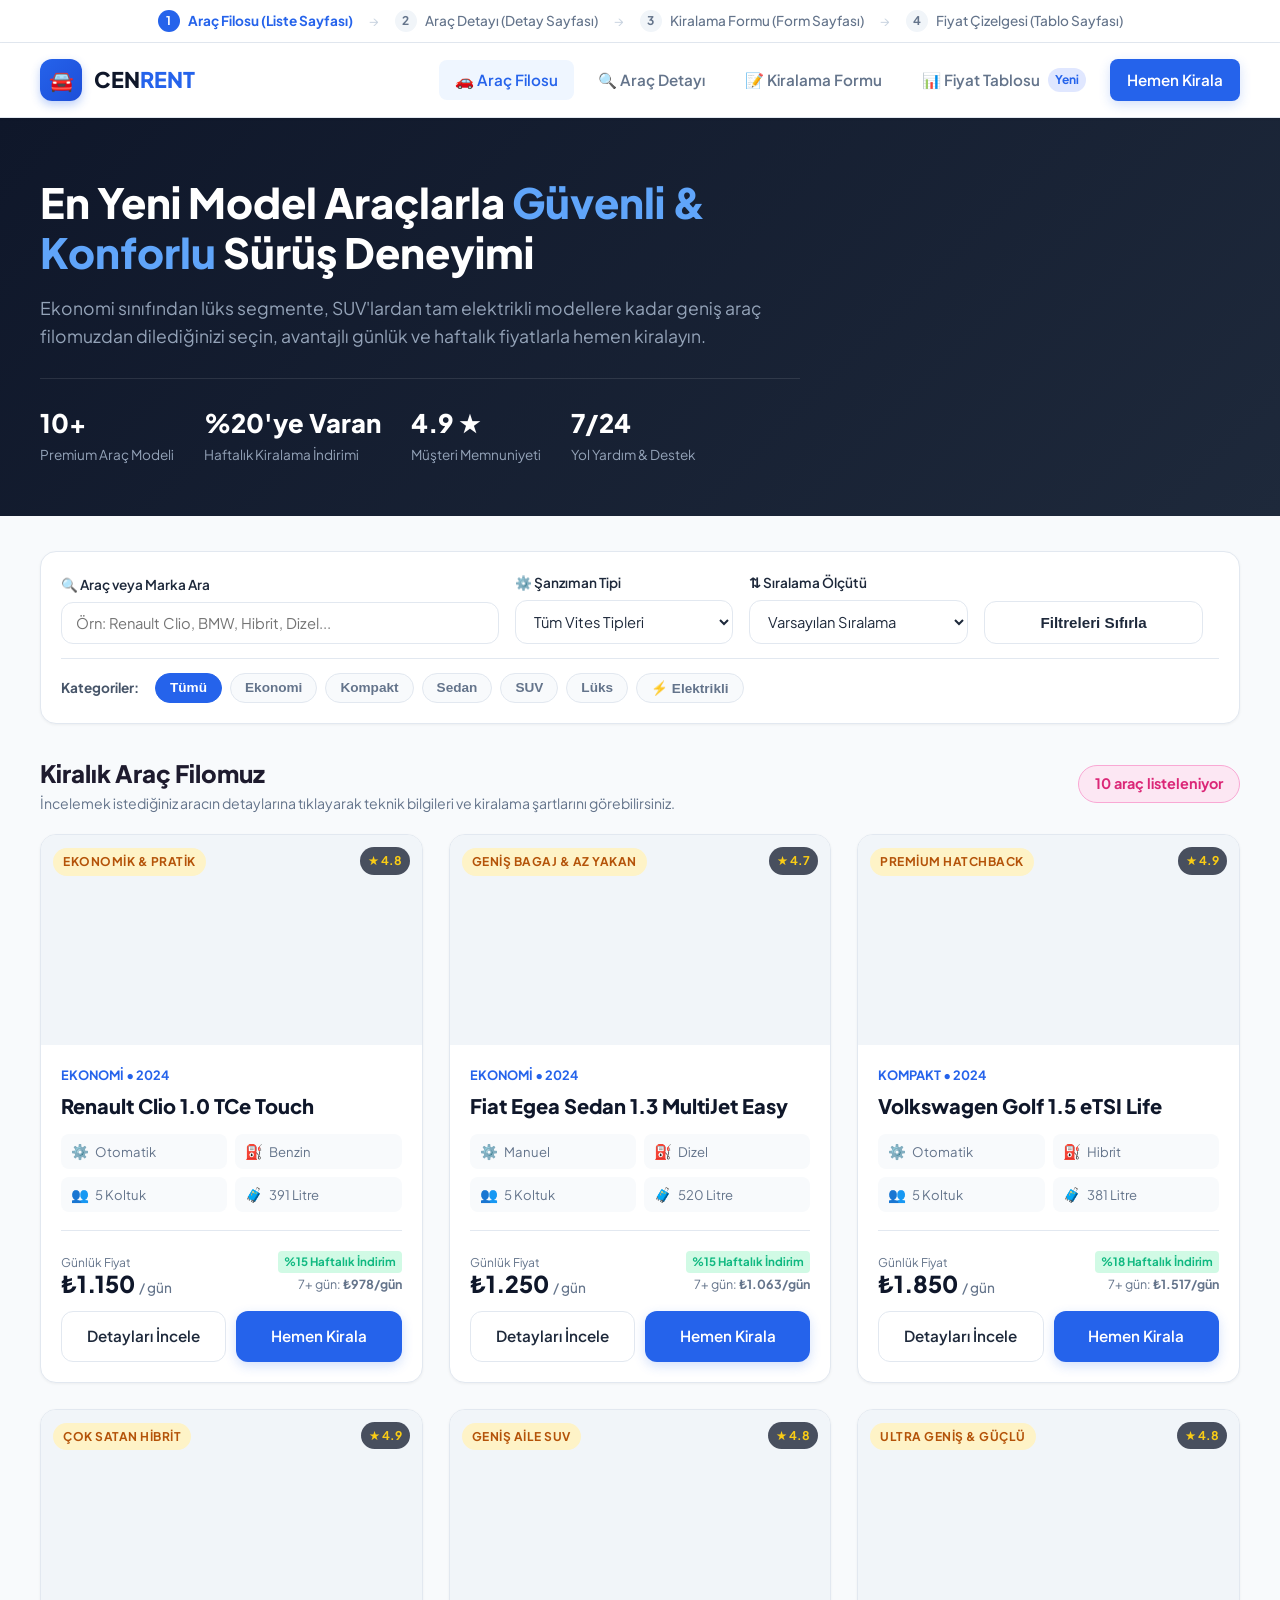
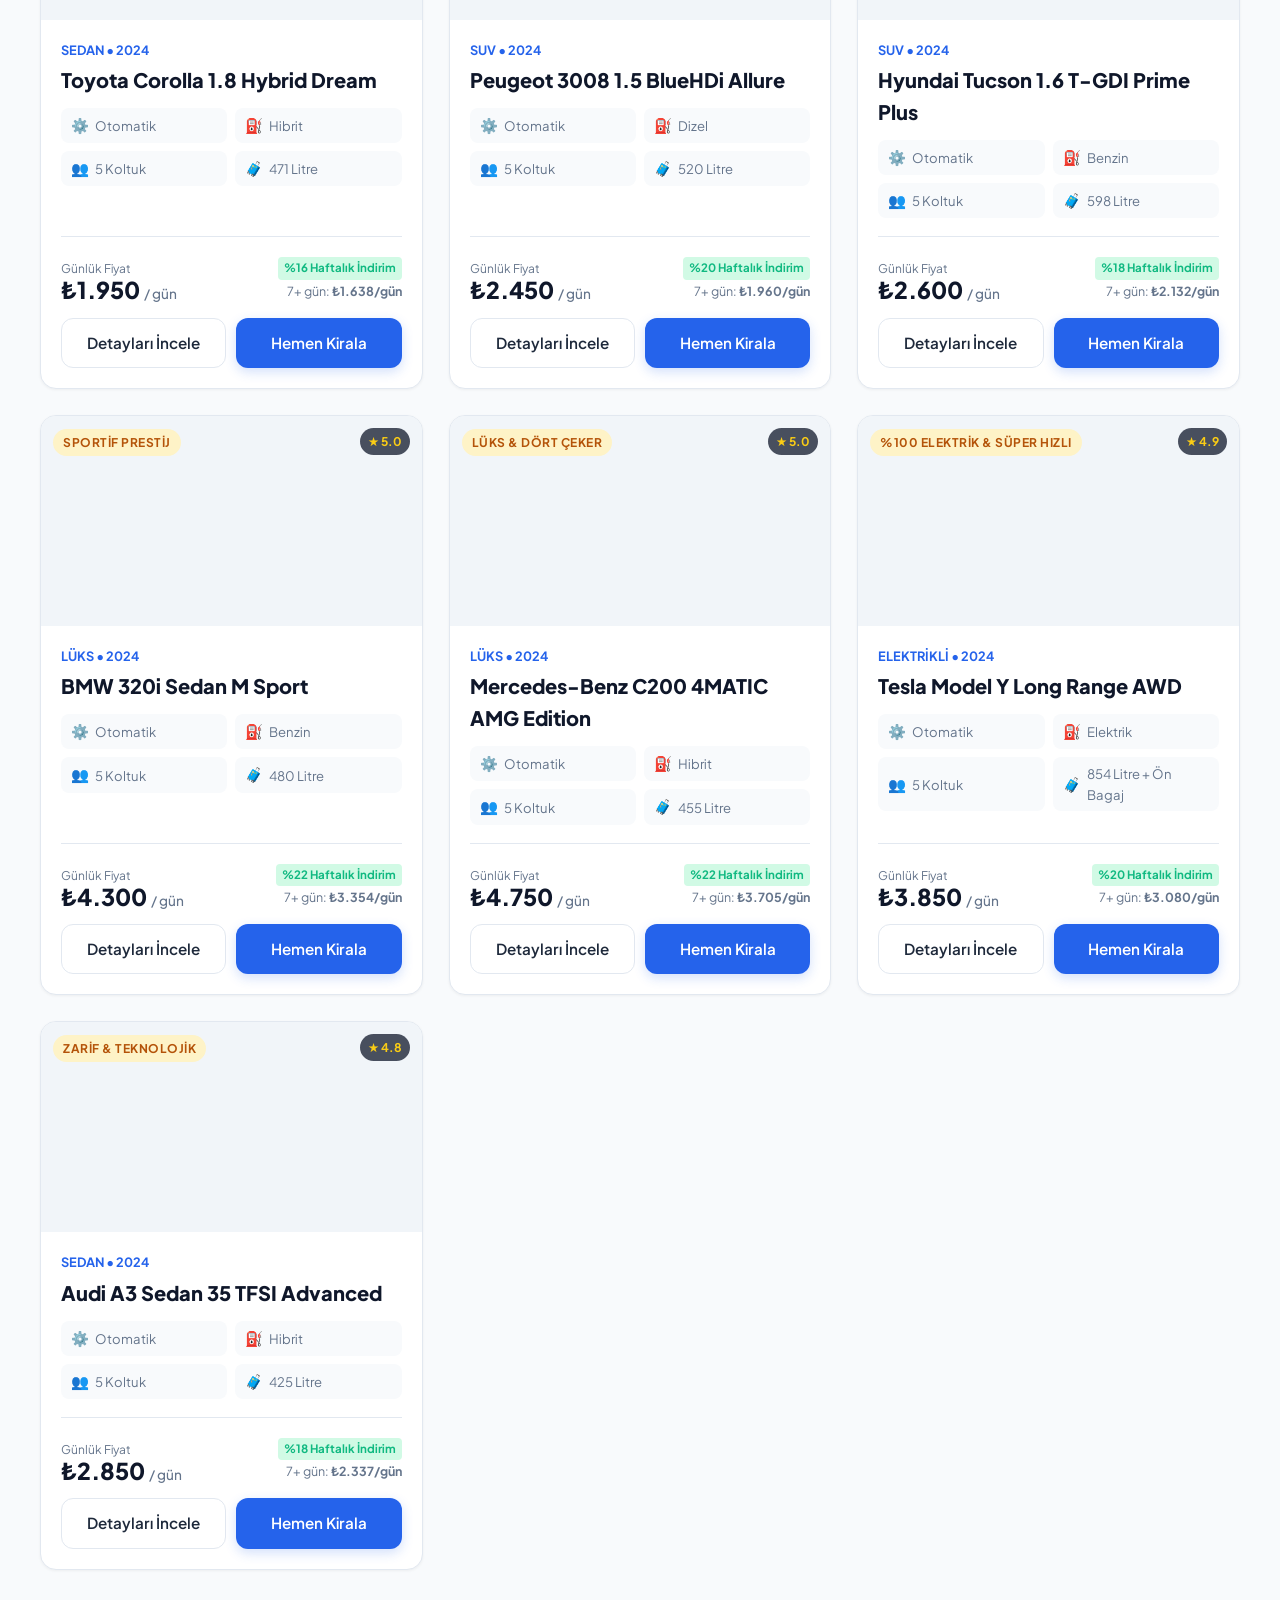
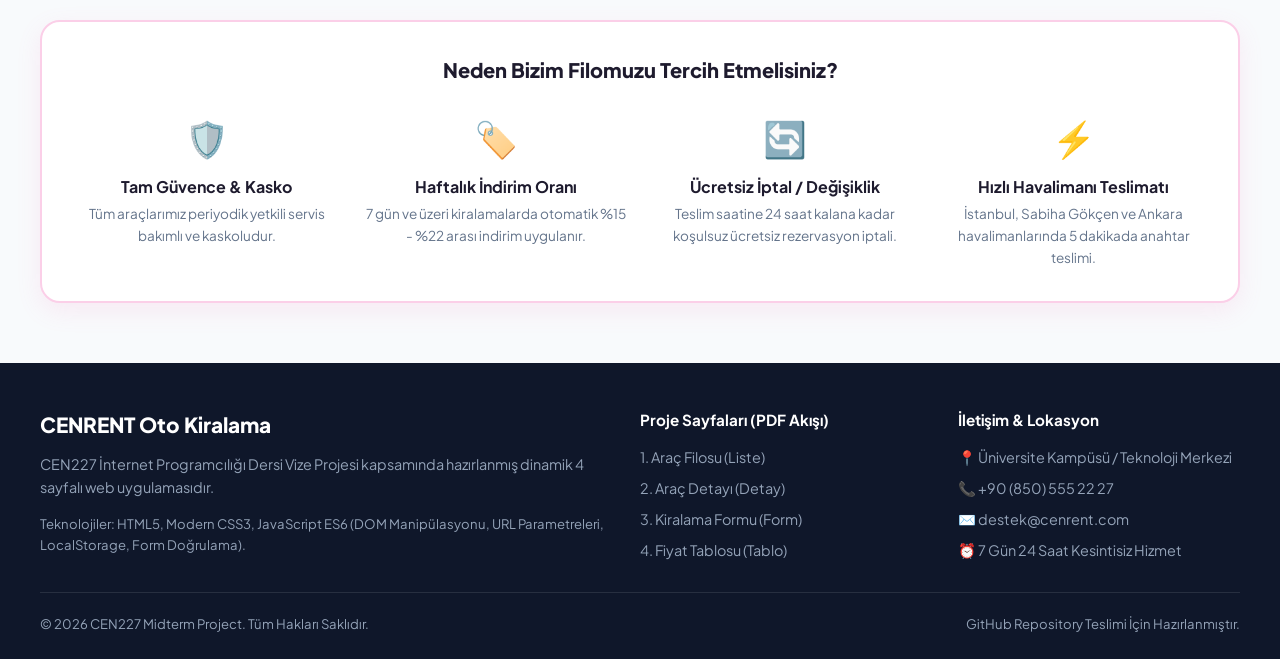
==== commit 1e94d6d0: "Add files via upload" ====
--- a/index.html
+++ b/index.html
@@ -1,12 +1,15 @@
 <!DOCTYPE html>
 <html lang="tr">
+
 <head>
   <meta charset="UTF-8">
   <meta name="viewport" content="width=device-width, initial-scale=1.0">
   <title>Araç Filosu | CEN227 Rent a Car</title>
   <link rel="stylesheet" href="css/style.css">
-  <link rel="icon" href="data:image/svg+xml,<svg xmlns=%22http://www.w3.org/2000/svg%22 viewBox=%220 0 100 100%22><text y=%22.9em%22 font-size=%2290%22>🚗</text></svg>">
+  <link rel="icon"
+    href="data:image/svg+xml,<svg xmlns=%22http://www.w3.org/2000/svg%22 viewBox=%220 0 100 100%22><text y=%22.9em%22 font-size=%2290%22>🚗</text></svg>">
 </head>
+
 <body>
 
   <!-- Proje Akış Çubuğu (PDF Gereksinimi: 1. Liste -> 2. Detay -> 3. Form -> 4. Tablo) -->
@@ -60,10 +63,10 @@
   <section class="hero-section">
     <div class="container">
       <div class="hero-content">
-        <span class="hero-subtitle">CEN227 İnternet Programcılığı Projesi</span>
         <h1 class="hero-title">En Yeni Model Araçlarla <span>Güvenli & Konforlu</span> Sürüş Deneyimi</h1>
-        <p class="hero-desc">Ekonomi sınıfından lüks segmente, SUV'lardan tam elektrikli modellere kadar geniş araç filomuzdan dilediğinizi seçin, avantajlı günlük ve haftalık fiyatlarla hemen kiralayın.</p>
-        
+        <p class="hero-desc">Ekonomi sınıfından lüks segmente, SUV'lardan tam elektrikli modellere kadar geniş araç
+          filomuzdan dilediğinizi seçin, avantajlı günlük ve haftalık fiyatlarla hemen kiralayın.</p>
+
         <div class="hero-stats">
           <div class="hero-stat-item">
             <h3>10+</h3>
@@ -88,13 +91,14 @@
 
   <!-- Filtreler ve Araç Listesi Ana İçeriği -->
   <main class="container" style="margin-top: 35px;">
-    
+
     <!-- Arama ve Filtreleme Kartı -->
     <div class="filter-card">
       <div class="filter-grid">
         <div class="form-group">
           <label class="form-label" for="fleet-search">🔍 Araç veya Marka Ara</label>
-          <input type="text" id="fleet-search" class="form-control" placeholder="Örn: Renault Clio, BMW, Hibrit, Dizel...">
+          <input type="text" id="fleet-search" class="form-control"
+            placeholder="Örn: Renault Clio, BMW, Hibrit, Dizel...">
         </div>
 
         <div class="form-group">
@@ -126,7 +130,8 @@
 
       <!-- Kategori Hap Butonları -->
       <div class="category-pills">
-        <span style="font-size: 0.85rem; font-weight: 700; color: #475569; align-self: center; margin-right: 8px;">Kategoriler:</span>
+        <span
+          style="font-size: 0.85rem; font-weight: 700; color: #475569; align-self: center; margin-right: 8px;">Kategoriler:</span>
         <button class="pill-btn active" data-category="all">Tümü</button>
         <button class="pill-btn" data-category="Ekonomi">Ekonomi</button>
         <button class="pill-btn" data-category="Kompakt">Kompakt</button>
@@ -138,12 +143,15 @@
     </div>
 
     <!-- Sonuç Başlığı ve Sayaç -->
-    <div style="display: flex; justify-content: space-between; align-items: center; margin-bottom: 20px;">
+    <div
+      style="display: flex; justify-content: space-between; align-items: center; margin-bottom: 20px; flex-wrap: wrap; gap: 12px;">
       <div>
-        <h2 style="font-size: 1.5rem; font-weight: 800; color: #0f172a;">Kiralık Araç Filomuz</h2>
-        <p style="font-size: 0.88rem; color: #64748b;">İncelemek istediğiniz aracın detaylarına tıklayarak teknik bilgileri ve kiralama şartlarını görebilirsiniz.</p>
-      </div>
-      <div id="fleet-result-count" style="font-size: 0.9rem; font-weight: 700; color: #2563eb; background: #eff6ff; padding: 6px 14px; border-radius: 20px;">
+        <h2 style="font-size: 1.5rem; font-weight: 800; color: #1e1b2e;">Kiralık Araç Filomuz</h2>
+        <p style="font-size: 0.88rem; color: #64748b;">İncelemek istediğiniz aracın detaylarına tıklayarak teknik
+          bilgileri ve kiralama şartlarını görebilirsiniz.</p>
+      </div>
+      <div id="fleet-result-count"
+        style="font-size: 0.9rem; font-weight: 700; color: #db2777; background: #fce7f3; border: 1.5px solid #f9a8d4; padding: 6px 16px; border-radius: 20px;">
         Yükleniyor...
       </div>
     </div>
@@ -154,28 +162,39 @@
     </div>
 
     <!-- Avantajlar Bilgi Kutusu -->
-    <div style="background: #ffffff; border: 1px solid #e2e8f0; border-radius: 16px; padding: 30px; margin-bottom: 60px;">
-      <h3 style="font-size: 1.25rem; font-weight: 800; color: #0f172a; margin-bottom: 20px; text-align: center;">Neden Bizim Filomuzu Tercih Etmelisiniz?</h3>
-      <div style="display: grid; grid-template-columns: repeat(auto-fit, minmax(220px, 1fr)); gap: 24px; text-align: center;">
+    <div
+      style="background: #ffffff; border: 2px solid #fbcfe8; border-radius: 20px; padding: 32px; margin-bottom: 60px; box-shadow: 0 8px 24px rgba(244, 114, 182, 0.12);">
+      <h3 style="font-size: 1.25rem; font-weight: 800; color: #1e1b2e; margin-bottom: 24px; text-align: center;">
+        Neden Bizim Filomuzu Tercih Etmelisiniz?</h3>
+      <div
+        style="display: grid; grid-template-columns: repeat(auto-fit, minmax(220px, 1fr)); gap: 24px; text-align: center;">
         <div>
           <div style="font-size: 2.2rem; margin-bottom: 8px;">🛡️</div>
-          <h4 style="font-weight: 700; font-size: 1rem; margin-bottom: 4px;">Tam Güvence & Kasko</h4>
-          <p style="font-size: 0.85rem; color: #64748b;">Tüm araçlarımız periyodik yetkili servis bakımlı ve kaskoludur.</p>
+          <h4 style="font-weight: 700; font-size: 1rem; margin-bottom: 4px; color: #1e1b2e;">Tam Güvence & Kasko
+          </h4>
+          <p style="font-size: 0.85rem; color: #64748b;">Tüm araçlarımız periyodik yetkili servis bakımlı ve
+            kaskoludur.</p>
         </div>
         <div>
           <div style="font-size: 2.2rem; margin-bottom: 8px;">🏷️</div>
-          <h4 style="font-weight: 700; font-size: 1rem; margin-bottom: 4px;">Haftalık İndirim Oranı</h4>
-          <p style="font-size: 0.85rem; color: #64748b;">7 gün ve üzeri kiralamalarda otomatik %15 - %22 arası indirim uygulanır.</p>
+          <h4 style="font-weight: 700; font-size: 1rem; margin-bottom: 4px; color: #1e1b2e;">Haftalık İndirim
+            Oranı</h4>
+          <p style="font-size: 0.85rem; color: #64748b;">7 gün ve üzeri kiralamalarda otomatik %15 - %22 arası
+            indirim uygulanır.</p>
         </div>
         <div>
           <div style="font-size: 2.2rem; margin-bottom: 8px;">🔄</div>
-          <h4 style="font-weight: 700; font-size: 1rem; margin-bottom: 4px;">Ücretsiz İptal / Değişiklik</h4>
-          <p style="font-size: 0.85rem; color: #64748b;">Teslim saatine 24 saat kalana kadar koşulsuz ücretsiz rezervasyon iptali.</p>
+          <h4 style="font-weight: 700; font-size: 1rem; margin-bottom: 4px; color: #1e1b2e;">Ücretsiz İptal /
+            Değişiklik</h4>
+          <p style="font-size: 0.85rem; color: #64748b;">Teslim saatine 24 saat kalana kadar koşulsuz ücretsiz
+            rezervasyon iptali.</p>
         </div>
         <div>
           <div style="font-size: 2.2rem; margin-bottom: 8px;">⚡</div>
-          <h4 style="font-weight: 700; font-size: 1rem; margin-bottom: 4px;">Hızlı Havalimanı Teslimatı</h4>
-          <p style="font-size: 0.85rem; color: #64748b;">İstanbul, Sabiha Gökçen ve Ankara havalimanlarında 5 dakikada anahtar teslimi.</p>
+          <h4 style="font-weight: 700; font-size: 1rem; margin-bottom: 4px; color: #1e1b2e;">Hızlı Havalimanı
+            Teslimatı</h4>
+          <p style="font-size: 0.85rem; color: #64748b;">İstanbul, Sabiha Gökçen ve Ankara havalimanlarında 5
+            dakikada anahtar teslimi.</p>
         </div>
       </div>
     </div>
@@ -188,9 +207,11 @@
       <div class="footer-grid">
         <div class="footer-brand">
           <h4>CENRENT Oto Kiralama</h4>
-          <p>CEN227 İnternet Programcılığı Dersi Vize Projesi kapsamında hazırlanmış dinamik 4 sayfalı web uygulamasıdır.</p>
+          <p>CEN227 İnternet Programcılığı Dersi Vize Projesi kapsamında hazırlanmış dinamik 4 sayfalı web
+            uygulamasıdır.</p>
           <div style="margin-top: 14px; font-size: 0.82rem; color: #94a3b8;">
-            Teknolojiler: HTML5, Modern CSS3, JavaScript ES6 (DOM Manipülasyonu, URL Parametreleri, LocalStorage, Form Doğrulama).
+            Teknolojiler: HTML5, Modern CSS3, JavaScript ES6 (DOM Manipülasyonu, URL Parametreleri, LocalStorage, Form
+            Doğrulama).
           </div>
         </div>
         <div class="footer-links">
@@ -224,4 +245,5 @@
   <script src="js/main.js"></script>
   <script src="js/fleet.js"></script>
 </body>
-</html>
+
+</html>
